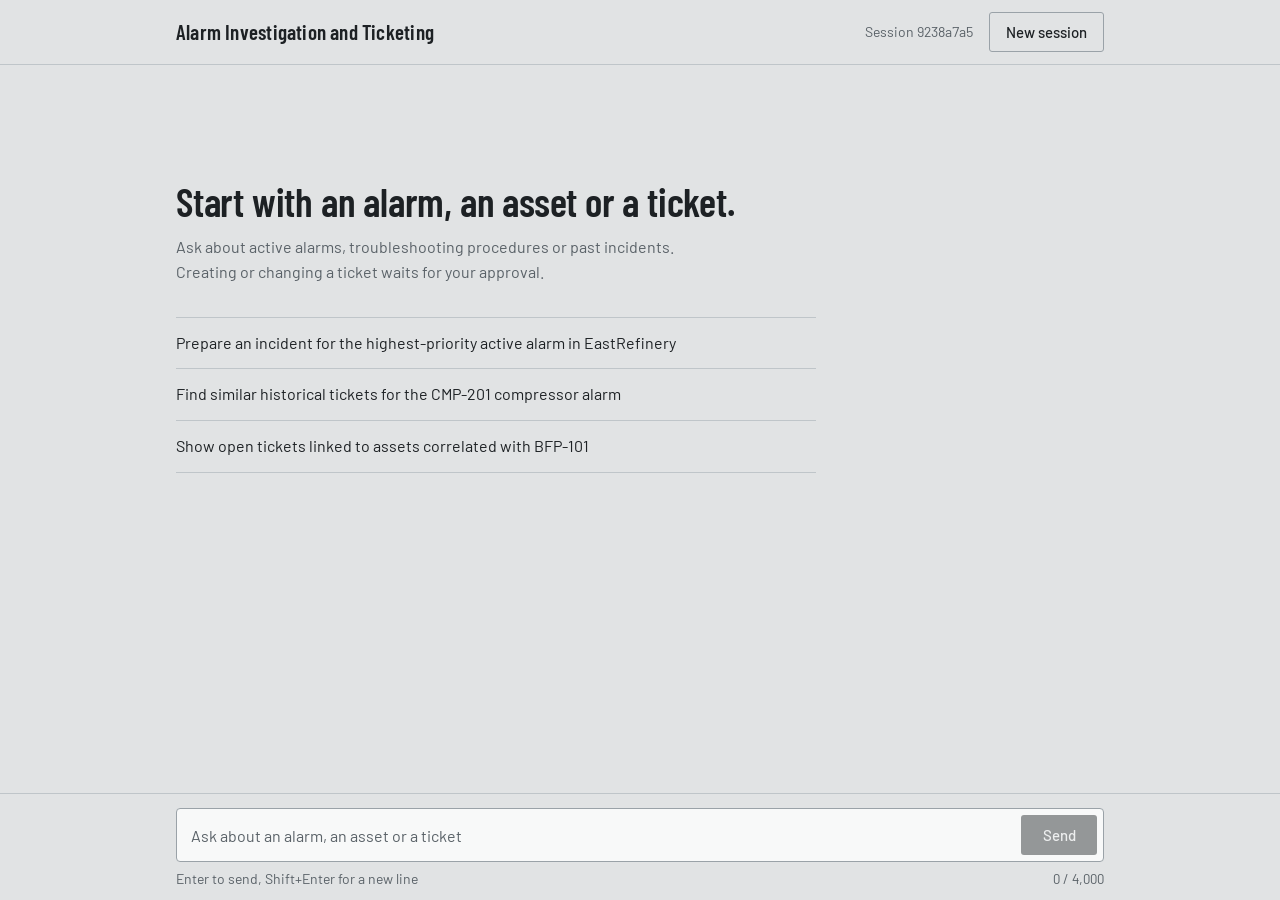
==== apps/frontend/index.html @ 98ea63f6 "Add Alarm Investigation and Ticketing chat frontend A lightweight chat UI (plain HTML/CSS/JS modules" ====
<!doctype html>
<html lang="en">
<head>
  <meta charset="utf-8">
  <meta name="viewport" content="width=device-width, initial-scale=1">
  <meta name="color-scheme" content="light dark">
  <title>Alarm Investigation and Ticketing</title>
  <link rel="icon" href="data:image/svg+xml,%3Csvg xmlns='http://www.w3.org/2000/svg' viewBox='0 0 32 32'%3E%3Crect x='3' y='3' width='26' height='26' rx='2' fill='%23F0B429'/%3E%3Crect x='8' y='13' width='16' height='6' fill='%232B1D00'/%3E%3C/svg%3E">
  <link rel="preconnect" href="https://fonts.googleapis.com">
  <link rel="preconnect" href="https://fonts.gstatic.com" crossorigin>
  <link rel="stylesheet" href="https://fonts.googleapis.com/css2?family=Barlow+Condensed:wght@500;600&family=Barlow:ital,wght@0,400;0,500;0,600;1,400&display=swap">
  <link rel="stylesheet" href="styles.css">
  <script type="module" src="app.js"></script>
</head>
<body>
  <header class="bar">
    <div class="wrap bar-inner">
      <h1 class="title">Alarm Investigation and Ticketing</h1>
      <div class="bar-actions">
        <span class="session" id="session-label"></span>
        <button type="button" class="btn btn-quiet" id="key-button" hidden>API key</button>
        <button type="button" class="btn btn-secondary" id="new-session">New session</button>
      </div>
    </div>
  </header>

  <main class="log" id="log" aria-label="Conversation">
    <div class="wrap log-inner" id="log-inner">
      <section class="empty" id="empty" aria-labelledby="empty-title">
        <h2 class="empty-title" id="empty-title">Start with an alarm, an asset or a ticket.</h2>
        <p class="empty-text">Ask about active alarms, troubleshooting procedures or past incidents. Creating or changing a ticket waits for your approval.</p>
        <ul class="examples">
          <li><button type="button" class="example">Prepare an incident for the highest-priority active alarm in EastRefinery</button></li>
          <li><button type="button" class="example">Find similar historical tickets for the CMP-201 compressor alarm</button></li>
          <li><button type="button" class="example">Show open tickets linked to assets correlated with BFP-101</button></li>
        </ul>
      </section>
    </div>
  </main>

  <form class="composer" id="composer" novalidate>
    <div class="wrap">
      <div class="field">
        <label for="message" class="sr-only">Message</label>
        <textarea id="message" name="message" rows="1" maxlength="4000" autocomplete="off"
          placeholder="Ask about an alarm, an asset or a ticket" aria-describedby="count"></textarea>
        <button type="submit" class="btn btn-primary send" id="send" disabled>Send</button>
      </div>
      <div class="composer-meta">
        <p class="hint" id="hint">Enter to send, Shift+Enter for a new line</p>
        <p class="count" id="count">0 / 4,000</p>
      </div>
    </div>
  </form>

  <dialog class="dialog" id="key-dialog" aria-labelledby="key-title">
    <form id="key-form">
      <h2 class="dialog-title" id="key-title">API key</h2>
      <p class="dialog-text" id="key-text"></p>
      <label class="dialog-label" for="key-input">Key</label>
      <input class="dialog-input" id="key-input" type="password" autocomplete="off" spellcheck="false">
      <div class="dialog-actions">
        <button type="button" class="btn btn-quiet" id="key-cancel">Cancel</button>
        <button type="submit" class="btn btn-primary">Save key</button>
      </div>
    </form>
  </dialog>

  <p class="sr-only" id="announcer" aria-live="polite"></p>
</body>
</html>
---- apps/frontend/styles.css ----
/* Alarm Investigation and Ticketing
 *
 * Follows the high-performance HMI convention (ISA-101): the screen stays
 * greyscale and colour is reserved for states that need the operator. The
 * only saturated element is the approval request, drawn as an annunciator
 * tile. Errors use alarm red.
 */

:root {
  --canvas: #e1e3e4;
  --panel: #eef0f0;
  --control: #f8f9f9;
  --ink: #1d2124;
  --ink-hover: #353b40;
  --ink-2: #5a6268;
  --rule: #bfc5c9;
  --rule-strong: #9aa2a8;
  --wash: rgb(29 33 36 / 0.06);
  --amber: #f0b429;
  --amber-ink: #2b1d00;
  --amber-edge: #b07f0c;
  --amber-text: #7f5400;
  --red: #b3261e;
  --red-wash: #f5dcd9;
  --backdrop: rgb(20 24 26 / 0.45);

  --font: "Barlow", system-ui, -apple-system, "Segoe UI", Roboto, sans-serif;
  --font-cond: "Barlow Condensed", "Barlow", "Arial Narrow", system-ui, sans-serif;
  --mono: ui-monospace, "SF Mono", Menlo, Consolas, "Liberation Mono", monospace;

  color-scheme: light;
}

@media (prefers-color-scheme: dark) {
  :root {
    --canvas: #25282a;
    --panel: #2e3235;
    --control: #1f2224;
    --ink: #e3e6e8;
    --ink-hover: #c9ced1;
    --ink-2: #9ba3a9;
    --rule: #434a4e;
    --rule-strong: #5f676c;
    --wash: rgb(227 230 232 / 0.07);
    --amber: #e9a93a;
    --amber-ink: #1d1604;
    --amber-edge: #b98524;
    --amber-text: #e9b95e;
    --red: #f2837b;
    --red-wash: #3d2624;
    --backdrop: rgb(0 0 0 / 0.55);
    color-scheme: dark;
  }
}

*,
*::before,
*::after {
  box-sizing: border-box;
}

[hidden] {
  display: none !important;
}

html {
  -webkit-text-size-adjust: 100%;
}

body {
  margin: 0;
  height: 100vh;
  height: 100dvh;
  display: grid;
  grid-template-rows: auto minmax(0, 1fr) auto;
  background: var(--canvas);
  color: var(--ink);
  font: 400 1rem/1.55 var(--font);
  -webkit-font-smoothing: antialiased;
}

button,
input,
textarea {
  font: inherit;
  color: inherit;
}

:focus-visible {
  outline: 2px solid var(--ink);
  outline-offset: 2px;
}

.sr-only {
  position: absolute;
  width: 1px;
  height: 1px;
  margin: -1px;
  overflow: hidden;
  clip: rect(0 0 0 0);
  white-space: nowrap;
}

.wrap {
  width: min(100% - 2rem, 58rem);
  margin-inline: auto;
}

/* Buttons ---------------------------------------------------------------- */

.btn {
  display: inline-flex;
  align-items: center;
  justify-content: center;
  min-height: 2.5rem;
  padding: 0 1rem;
  border: 1px solid transparent;
  border-radius: 3px;
  background: none;
  font-weight: 500;
  font-size: 0.9375rem;
  line-height: 1;
  white-space: nowrap;
  cursor: pointer;
}

.btn:disabled {
  opacity: 0.45;
  cursor: not-allowed;
}

.btn-primary {
  background: var(--ink);
  color: var(--canvas);
}

.btn-primary:not(:disabled):hover {
  background: var(--ink-hover);
}

.btn-secondary {
  border-color: var(--rule-strong);
}

.btn-secondary:not(:disabled):hover,
.btn-quiet:not(:disabled):hover {
  background: var(--wash);
}

.btn-quiet {
  padding-inline: 0.625rem;
  color: var(--ink-2);
}

/* Header ------------------------------------------------------------------ */

.bar {
  border-bottom: 1px solid var(--rule);
}

.bar-inner {
  display: flex;
  align-items: center;
  justify-content: space-between;
  gap: 1rem;
  min-height: 4rem;
  padding-block: 0.75rem;
}

.title {
  margin: 0;
  font: 600 1.3125rem/1.15 var(--font-cond);
  letter-spacing: 0.01em;
}

.bar-actions {
  display: flex;
  align-items: center;
  gap: 0.5rem;
}

.session {
  margin-right: 0.5rem;
  color: var(--ink-2);
  font-size: 0.875rem;
  font-variant-numeric: tabular-nums;
}

/* Conversation ------------------------------------------------------------ */

.log {
  overflow-y: auto;
  overscroll-behavior: contain;
}

.log-inner {
  padding-block: 1.5rem 2.5rem;
}

.empty {
  max-width: 40rem;
  padding-block: 10vh 1rem;
}

.empty-title {
  margin: 0 0 0.75rem;
  font: 600 clamp(1.75rem, 1.2rem + 1.8vw, 2.5rem)/1.1 var(--font-cond);
  letter-spacing: -0.005em;
}

.empty-text {
  max-width: 34rem;
  margin: 0;
  color: var(--ink-2);
}

.examples {
  margin: 2rem 0 0;
  padding: 0;
  list-style: none;
  border-top: 1px solid var(--rule);
}

.example {
  display: block;
  width: 100%;
  padding: 0.8125rem 0;
  border: 0;
  border-bottom: 1px solid var(--rule);
  background: none;
  text-align: left;
  cursor: pointer;
}

.example:hover {
  text-decoration: underline;
  text-underline-offset: 0.2em;
  text-decoration-thickness: 1px;
}

.turn {
  display: grid;
  grid-template-columns: 6.5rem minmax(0, 1fr);
  column-gap: 1.25rem;
  padding-block: 0.875rem;
}

.turn-user:not(:first-of-type) {
  margin-top: 0.875rem;
  padding-top: 1.5rem;
  border-top: 1px solid var(--rule);
}

.turn-gutter {
  display: flex;
  flex-direction: column;
  padding-top: 0.0625rem;
}

.turn-role {
  font: 600 1rem/1.4 var(--font-cond);
  letter-spacing: 0.01em;
}

.turn-time {
  color: var(--ink-2);
  font-size: 0.875rem;
  font-variant-numeric: tabular-nums;
}

.turn-body {
  min-width: 0;
  max-width: 44rem;
}

.turn-body > * {
  margin-block: 0;
}

.turn-body > * + * {
  margin-top: 0.875rem;
}

.turn-body > .tool + .tool {
  margin-top: 0.25rem;
}

.user-text {
  margin: 0;
  font-weight: 500;
  white-space: pre-wrap;
  overflow-wrap: anywhere;
}

.working {
  color: var(--ink-2);
  font-size: 0.875rem;
}

.working::after {
  content: "...";
  display: inline-block;
  width: 0;
  overflow: hidden;
  vertical-align: bottom;
  animation: dots 1.2s steps(4, jump-none) infinite;
}

@keyframes dots {
  to { width: 1.1em; }
}

/* Assistant text (rendered Markdown) -------------------------------------- */

.md {
  overflow-wrap: anywhere;
}

.md > :first-child {
  margin-top: 0;
}

.md > :last-child {
  margin-bottom: 0;
}

.md p,
.md ul,
.md ol,
.md pre,
.md blockquote,
.md .table-wrap {
  margin: 0 0 0.75rem;
}

.md ul,
.md ol {
  padding-left: 1.375rem;
}

.md li + li,
.md li > ul,
.md li > ol {
  margin-top: 0.25rem;
}

.md li > ul,
.md li > ol,
.md li > p {
  margin-bottom: 0;
}

.md h3,
.md h4,
.md h5,
.md h6 {
  margin: 1.25rem 0 0.5rem;
  font-weight: 600;
  line-height: 1.3;
}

.md h3 {
  font-size: 1.125rem;
}

.md h4,
.md h5,
.md h6 {
  font-size: 1rem;
}

.md h5,
.md h6 {
  color: var(--ink-2);
}

.md a {
  color: inherit;
  text-underline-offset: 0.18em;
  text-decoration-thickness: 1px;
}

.md code {
  padding: 0.1em 0.3em;
  border-radius: 3px;
  background: var(--wash);
  font: 0.875em var(--mono);
}

.md pre code {
  padding: 0;
  background: none;
  font-size: inherit;
}

.md blockquote {
  padding-left: 0.875rem;
  border-left: 2px solid var(--rule-strong);
  color: var(--ink-2);
}

.md hr {
  margin: 1.25rem 0;
  border: 0;
  border-top: 1px solid var(--rule);
}

.table-wrap {
  overflow-x: auto;
}

.md table {
  border-collapse: collapse;
  font-size: 0.9375rem;
  font-variant-numeric: tabular-nums;
}

.md th,
.md td {
  padding: 0.375rem 1rem 0.375rem 0;
  border-bottom: 1px solid var(--rule);
  text-align: left;
  vertical-align: top;
}

.md th {
  font-weight: 600;
  border-bottom-color: var(--rule-strong);
}

.md.streaming > p:last-child::after {
  content: "";
  display: inline-block;
  width: 0.45em;
  height: 1em;
  margin-left: 0.15em;
  vertical-align: -0.12em;
  background: var(--ink-2);
  animation: blink 1s steps(2, jump-none) infinite;
}

@keyframes blink {
  50% { opacity: 0; }
}

pre.code,
.tool-body pre {
  margin: 0;
  padding: 0.75rem 0.875rem;
  overflow: auto;
  border: 1px solid var(--rule);
  border-radius: 3px;
  background: var(--panel);
  font: 0.8125rem/1.5 var(--mono);
  white-space: pre;
}

/* Tool trace --------------------------------------------------------------- */

.tool {
  color: var(--ink-2);
  font-size: 0.875rem;
}

.tool summary {
  display: inline-flex;
  align-items: center;
  gap: 0.5rem;
  padding: 0.125rem 0.25rem 0.125rem 0;
  border-radius: 2px;
  list-style: none;
  cursor: pointer;
}

.tool summary::-webkit-details-marker {
  display: none;
}

.tool summary:hover .tool-name {
  text-decoration: underline;
  text-underline-offset: 0.2em;
}

.tool summary::after {
  content: "";
  width: 0.375rem;
  height: 0.375rem;
  margin-left: 0.125rem;
  border-right: 1.5px solid currentColor;
  border-bottom: 1.5px solid currentColor;
  transform: translateY(-0.1rem) rotate(45deg);
  transition: transform 0.15s ease;
}

.tool[open] summary::after {
  transform: translateY(0.1rem) rotate(-135deg);
}

.tool-mark {
  flex: none;
  width: 0.625rem;
  height: 0.625rem;
  border: 1.5px solid currentColor;
  border-radius: 50%;
}

.tool[data-status="done"] .tool-mark {
  background: currentColor;
}

.tool[data-status="running"] .tool-name {
  color: var(--ink);
}

.tool[data-status="running"] .tool-mark {
  border-right-color: transparent;
  animation: spin 0.9s linear infinite;
}

.tool[data-status="incomplete"] .tool-mark,
.tool[data-status="awaiting"] .tool-mark {
  border-style: dashed;
}

.tool[data-status="error"] {
  color: var(--red);
}

.tool[data-status="error"] .tool-mark {
  border-radius: 1px;
  background: currentColor;
}

.tool-flag {
  color: var(--ink-2);
}

.tool[data-status="error"] .tool-flag {
  color: var(--red);
}

@keyframes spin {
  to { transform: rotate(360deg); }
}

.tool-body {
  margin: 0.5rem 0 0.75rem 0.3125rem;
  padding-left: 1rem;
  border-left: 1px solid var(--rule);
}

.tool-body pre {
  max-height: 18rem;
  color: var(--ink);
}

.tool-label {
  margin: 0.625rem 0 0.25rem;
  font-weight: 500;
}

.tool-label:first-child {
  margin-top: 0;
}

/* Notes (errors, stops) ------------------------------------------------------ */

.note {
  color: var(--ink-2);
  font-size: 0.9375rem;
}

.note[data-tone="error"] {
  padding: 0.5rem 0.75rem;
  border-left: 3px solid var(--red);
  background: var(--red-wash);
  color: var(--ink);
}

/* Approval: the annunciator tile ------------------------------------------- */

.approval {
  max-width: 40rem;
  border: 1.5px solid var(--amber-edge);
  border-radius: 2px;
  background: var(--panel);
}

/* Focused from script so screen readers land on it; it is never tabbed to. */
.approval:focus {
  outline: none;
}

.approval-legend {
  margin: 0;
  padding: 0.4375rem 0.875rem;
  background: var(--amber);
  color: var(--amber-ink);
  font: 600 1.125rem/1.3 var(--font-cond);
  letter-spacing: 0.01em;
}

.approval.flash .approval-legend {
  animation: annunciate 0.55s steps(1, end) 4;
}

@keyframes annunciate {
  50% {
    background: var(--panel);
    color: var(--ink);
  }
}

.approval:not([data-status="pending"]) {
  border-color: var(--rule-strong);
}

.approval:not([data-status="pending"]) .approval-legend {
  background: var(--canvas);
  color: var(--ink-2);
}

.approval-note {
  margin: 0;
  padding: 0.75rem 0.875rem 0;
  color: var(--ink-2);
  font-size: 0.875rem;
}

.approval-item {
  padding: 0.875rem;
}

.approval-item + .approval-item {
  border-top: 1px solid var(--rule);
}

.approval-head {
  display: flex;
  align-items: baseline;
  justify-content: space-between;
  gap: 0.75rem;
}

.approval-tool {
  margin: 0;
  font-size: 1rem;
  font-weight: 600;
  line-height: 1.3;
}

.approval-server {
  color: var(--ink-2);
  font-size: 0.875rem;
}

.approval-error {
  margin: 0 0.875rem 0.875rem;
  color: var(--red);
  font-size: 0.9375rem;
}

.fields {
  display: grid;
  grid-template-columns: minmax(6.5rem, max-content) minmax(0, 1fr);
  gap: 0.375rem 1.25rem;
  margin: 0.75rem 0 0;
}

.fields dt {
  padding-top: 0.125rem;
  color: var(--ink-2);
  font-size: 0.875rem;
}

.fields dd {
  margin: 0;
  white-space: pre-wrap;
  overflow-wrap: anywhere;
}

.fields .fields {
  margin-top: 0;
}

.muted {
  color: var(--ink-2);
}

.decision {
  display: flex;
  flex-wrap: wrap;
  align-items: center;
  justify-content: flex-end;
  gap: 0.5rem;
  margin-top: 1rem;
}

.decision-state {
  margin: 0 auto 0 0;
  font-weight: 500;
}

.decision-result {
  margin: 0.875rem 0 0;
  color: var(--ink-2);
  font-size: 0.9375rem;
}

.reject-form {
  margin-top: 1rem;
}

.reject-form label {
  display: block;
  margin-bottom: 0.25rem;
  color: var(--ink-2);
  font-size: 0.875rem;
}

.reason,
.dialog-input {
  display: block;
  width: 100%;
  padding: 0.5rem 0.625rem;
  border: 1px solid var(--rule-strong);
  border-radius: 3px;
  background: var(--control);
  line-height: 1.5;
}

.reason:focus-visible,
.dialog-input:focus-visible {
  outline: none;
  border-color: var(--ink);
  box-shadow: 0 0 0 1px var(--ink);
}

.reason {
  resize: vertical;
}

.reject-form .decision {
  margin-top: 0.5rem;
}

/* Composer ---------------------------------------------------------------- */

.composer {
  padding-block: 0.875rem calc(0.625rem + env(safe-area-inset-bottom));
  border-top: 1px solid var(--rule);
}

.field {
  display: flex;
  align-items: flex-end;
  gap: 0.5rem;
  padding: 0.375rem 0.375rem 0.375rem 0.875rem;
  border: 1px solid var(--rule-strong);
  border-radius: 4px;
  background: var(--control);
}

.field:focus-within {
  border-color: var(--ink);
  box-shadow: 0 0 0 1px var(--ink);
}

.field textarea {
  flex: 1;
  min-width: 0;
  max-height: 12.5rem;
  padding: 0.4375rem 0;
  border: 0;
  background: none;
  line-height: 1.5;
  resize: none;
}

.field textarea:focus-visible {
  outline: none;
}

.field textarea:disabled {
  cursor: not-allowed;
}

.field textarea::placeholder {
  color: var(--ink-2);
  opacity: 1;
}

.send {
  min-width: 4.75rem;
}

.composer-meta {
  display: flex;
  justify-content: space-between;
  gap: 1rem;
  margin-top: 0.375rem;
  color: var(--ink-2);
  font-size: 0.875rem;
}

.composer-meta p {
  margin: 0;
}

.composer-meta .count {
  margin-left: auto;
  font-variant-numeric: tabular-nums;
}

.count[data-level="near"] {
  color: var(--amber-text);
}

.count[data-level="full"] {
  color: var(--red);
}

/* API key dialog ----------------------------------------------------------- */

.dialog {
  width: min(100% - 2rem, 26rem);
  padding: 1.25rem;
  border: 1px solid var(--rule-strong);
  border-radius: 4px;
  background: var(--panel);
  color: var(--ink);
}

.dialog::backdrop {
  background: var(--backdrop);
}

.dialog-title {
  margin: 0 0 0.5rem;
  font: 600 1.3125rem/1.2 var(--font-cond);
}

.dialog-text {
  margin: 0 0 1rem;
  color: var(--ink-2);
}

.dialog-label {
  display: block;
  margin-bottom: 0.25rem;
  font-size: 0.875rem;
  font-weight: 500;
}

.dialog-actions {
  display: flex;
  justify-content: flex-end;
  gap: 0.5rem;
  margin-top: 1.25rem;
}

/* Small screens --------------------------------------------------------- */

@media (max-width: 40rem) {
  .title {
    font-size: 1.125rem;
  }

  .session,
  .hint {
    display: none;
  }

  .turn {
    grid-template-columns: minmax(0, 1fr);
    row-gap: 0.375rem;
  }

  .turn-gutter {
    flex-direction: row;
    align-items: baseline;
    gap: 0.625rem;
  }

  .fields {
    grid-template-columns: minmax(0, 1fr);
    gap: 0;
  }

  .fields dd + dt {
    margin-top: 0.5rem;
  }
}

@media (prefers-reduced-motion: reduce) {
  *,
  *::before,
  *::after {
    animation-duration: 0.01ms !important;
    animation-iteration-count: 1 !important;
    transition-duration: 0.01ms !important;
  }
}
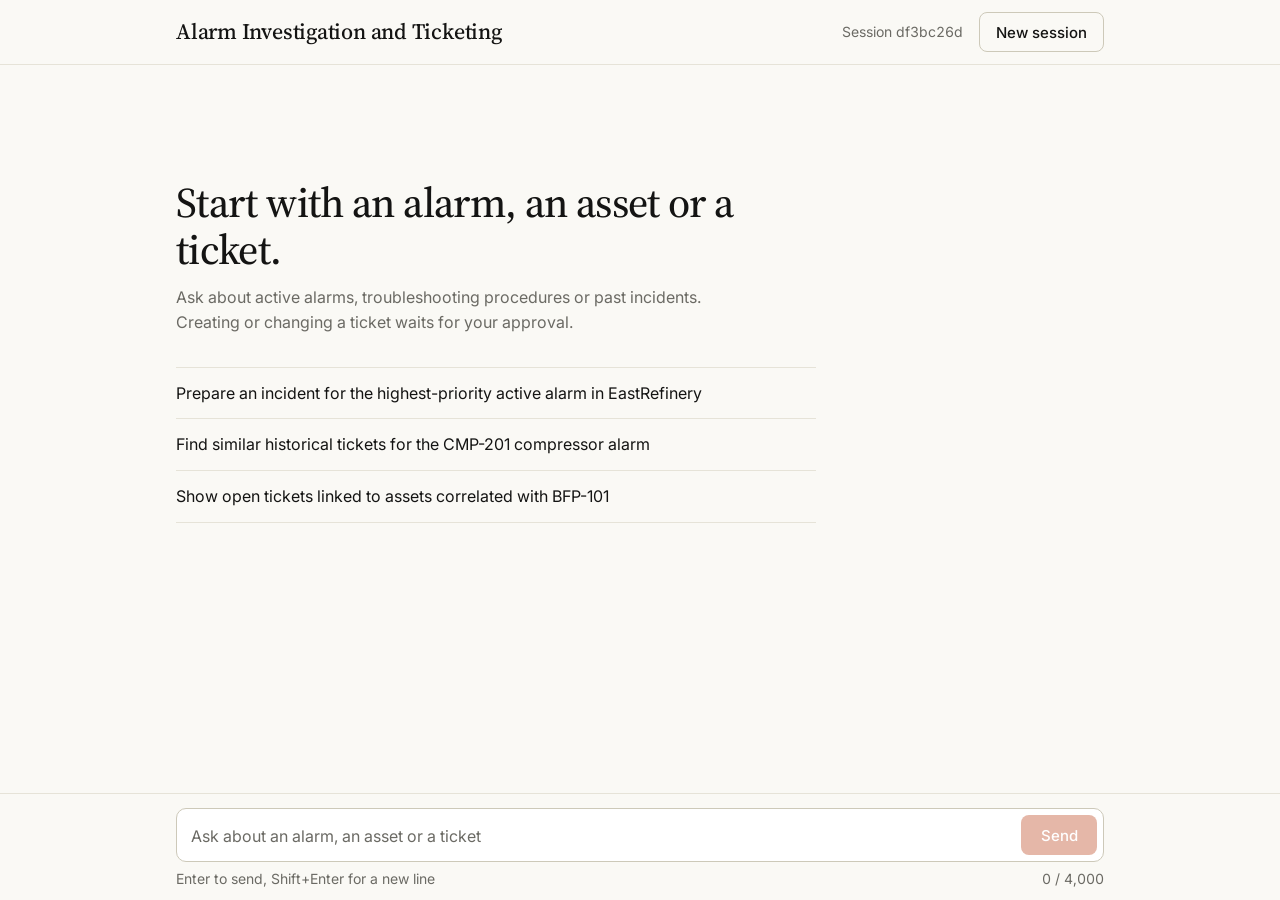
==== commit dc2fb9b0: "feat: add user and assistant avatars, update styles and loading indicator" ====
--- a/apps/frontend/index.html
+++ b/apps/frontend/index.html
@@ -5,10 +5,10 @@
   <meta name="viewport" content="width=device-width, initial-scale=1">
   <meta name="color-scheme" content="light dark">
   <title>Alarm Investigation and Ticketing</title>
-  <link rel="icon" href="data:image/svg+xml,%3Csvg xmlns='http://www.w3.org/2000/svg' viewBox='0 0 32 32'%3E%3Crect x='3' y='3' width='26' height='26' rx='2' fill='%23F0B429'/%3E%3Crect x='8' y='13' width='16' height='6' fill='%232B1D00'/%3E%3C/svg%3E">
+  <link rel="icon" href="data:image/svg+xml,%3Csvg xmlns='http://www.w3.org/2000/svg' viewBox='0 0 32 32'%3E%3Crect x='3' y='3' width='26' height='26' rx='2' fill='%23D97757'/%3E%3Crect x='8' y='13' width='16' height='6' fill='%23FAF9F5'/%3E%3C/svg%3E">
   <link rel="preconnect" href="https://fonts.googleapis.com">
   <link rel="preconnect" href="https://fonts.gstatic.com" crossorigin>
-  <link rel="stylesheet" href="https://fonts.googleapis.com/css2?family=Barlow+Condensed:wght@500;600&family=Barlow:ital,wght@0,400;0,500;0,600;1,400&display=swap">
+  <link rel="stylesheet" href="https://fonts.googleapis.com/css2?family=Inter:wght@400;500;600&family=Source+Serif+4:opsz,wght@8..60,400;8..60,500;8..60,600&display=swap">
   <link rel="stylesheet" href="styles.css">
   <script type="module" src="app.js"></script>
 </head>
--- a/apps/frontend/styles.css
+++ b/apps/frontend/styles.css
@@ -1,31 +1,33 @@
 /* Alarm Investigation and Ticketing
  *
- * Follows the high-performance HMI convention (ISA-101): the screen stays
- * greyscale and colour is reserved for states that need the operator. The
- * only saturated element is the approval request, drawn as an annunciator
- * tile. Errors use alarm red.
+ * Warm, paper-like palette in the style of Claude: cream canvas, near-black
+ * ink and a terracotta accent. Status colour is reserved for tool results
+ * (green = succeeded, red = failed) and the approval request.
  */
 
 :root {
-  --canvas: #e1e3e4;
-  --panel: #eef0f0;
-  --control: #f8f9f9;
-  --ink: #1d2124;
-  --ink-hover: #353b40;
-  --ink-2: #5a6268;
-  --rule: #bfc5c9;
-  --rule-strong: #9aa2a8;
-  --wash: rgb(29 33 36 / 0.06);
-  --amber: #f0b429;
-  --amber-ink: #2b1d00;
-  --amber-edge: #b07f0c;
-  --amber-text: #7f5400;
+  --canvas: #faf9f5;
+  --panel: #f0eee6;
+  --control: #ffffff;
+  --ink: #141413;
+  --ink-hover: #3d3d3a;
+  --ink-2: #6b6a64;
+  --rule: #e6e3d8;
+  --rule-strong: #cdc9b9;
+  --wash: rgb(20 20 19 / 0.06);
+  --accent: #d97757;
+  --accent-strong: #c6613f;
+  --amber: #d97757;
+  --amber-ink: #141413;
+  --amber-edge: #c6613f;
+  --amber-text: #a8492a;
+  --green: #2f8f5b;
   --red: #b3261e;
-  --red-wash: #f5dcd9;
-  --backdrop: rgb(20 24 26 / 0.45);
-
-  --font: "Barlow", system-ui, -apple-system, "Segoe UI", Roboto, sans-serif;
-  --font-cond: "Barlow Condensed", "Barlow", "Arial Narrow", system-ui, sans-serif;
+  --red-wash: #f7e1dc;
+  --backdrop: rgb(20 20 19 / 0.4);
+
+  --font: "Inter", system-ui, -apple-system, "Segoe UI", Roboto, sans-serif;
+  --font-cond: "Source Serif 4", "Iowan Old Style", Georgia, "Times New Roman", serif;
   --mono: ui-monospace, "SF Mono", Menlo, Consolas, "Liberation Mono", monospace;
 
   color-scheme: light;
@@ -33,19 +35,19 @@
 
 @media (prefers-color-scheme: dark) {
   :root {
-    --canvas: #25282a;
-    --panel: #2e3235;
-    --control: #1f2224;
-    --ink: #e3e6e8;
-    --ink-hover: #c9ced1;
-    --ink-2: #9ba3a9;
-    --rule: #434a4e;
-    --rule-strong: #5f676c;
-    --wash: rgb(227 230 232 / 0.07);
-    --amber: #e9a93a;
-    --amber-ink: #1d1604;
-    --amber-edge: #b98524;
-    --amber-text: #e9b95e;
+    --canvas: #262624;
+    --panel: #30302e;
+    --control: #1f1e1d;
+    --ink: #faf9f5;
+    --ink-hover: #e3e1d6;
+    --ink-2: #b0aea5;
+    --rule: #3d3c38;
+    --rule-strong: #57554e;
+    --wash: rgb(250 249 245 / 0.07);
+    --accent: #d97757;
+    --accent-strong: #e58b6c;
+    --amber-text: #eb9a7d;
+    --green: #5cc98a;
     --red: #f2837b;
     --red-wash: #3d2624;
     --backdrop: rgb(0 0 0 / 0.55);
@@ -87,7 +89,7 @@
 }
 
 :focus-visible {
-  outline: 2px solid var(--ink);
+  outline: 2px solid var(--accent);
   outline-offset: 2px;
 }
 
@@ -115,7 +117,7 @@
   min-height: 2.5rem;
   padding: 0 1rem;
   border: 1px solid transparent;
-  border-radius: 3px;
+  border-radius: 8px;
   background: none;
   font-weight: 500;
   font-size: 0.9375rem;
@@ -130,12 +132,12 @@
 }
 
 .btn-primary {
-  background: var(--ink);
-  color: var(--canvas);
+  background: var(--accent-strong);
+  color: #fff;
 }
 
 .btn-primary:not(:disabled):hover {
-  background: var(--ink-hover);
+  background: var(--accent);
 }
 
 .btn-secondary {
@@ -169,8 +171,8 @@
 
 .title {
   margin: 0;
-  font: 600 1.3125rem/1.15 var(--font-cond);
-  letter-spacing: 0.01em;
+  font: 500 1.375rem/1.15 var(--font-cond);
+  letter-spacing: -0.01em;
 }
 
 .bar-actions {
@@ -204,8 +206,8 @@
 
 .empty-title {
   margin: 0 0 0.75rem;
-  font: 600 clamp(1.75rem, 1.2rem + 1.8vw, 2.5rem)/1.1 var(--font-cond);
-  letter-spacing: -0.005em;
+  font: 500 clamp(1.875rem, 1.3rem + 1.9vw, 2.625rem)/1.12 var(--font-cond);
+  letter-spacing: -0.015em;
 }
 
 .empty-text {
@@ -257,9 +259,33 @@
   padding-top: 0.0625rem;
 }
 
+.avatar {
+  display: grid;
+  place-items: center;
+  width: 2rem;
+  height: 2rem;
+  margin-bottom: 0.375rem;
+  border-radius: 50%;
+}
+
+.avatar svg {
+  width: 1.125rem;
+  height: 1.125rem;
+}
+
+.avatar-user {
+  background: var(--panel);
+  border: 1px solid var(--rule-strong);
+  color: var(--ink-2);
+}
+
+.avatar-assistant {
+  background: var(--accent);
+  color: #fff;
+}
+
 .turn-role {
-  font: 600 1rem/1.4 var(--font-cond);
-  letter-spacing: 0.01em;
+  font: 600 0.9375rem/1.4 var(--font);
 }
 
 .turn-time {
@@ -293,21 +319,21 @@
 }
 
 .working {
-  color: var(--ink-2);
-  font-size: 0.875rem;
-}
-
-.working::after {
-  content: "...";
-  display: inline-block;
-  width: 0;
-  overflow: hidden;
-  vertical-align: bottom;
-  animation: dots 1.2s steps(4, jump-none) infinite;
-}
-
-@keyframes dots {
-  to { width: 1.1em; }
+  display: flex;
+  align-items: center;
+  gap: 0.5rem;
+  color: var(--ink-2);
+  font-size: 0.9375rem;
+}
+
+.working[hidden] {
+  display: none;
+}
+
+.working img {
+  flex: none;
+  width: 2.25rem;
+  height: 2.25rem;
 }
 
 /* Assistant text (rendered Markdown) -------------------------------------- */
@@ -382,7 +408,7 @@
 
 .md code {
   padding: 0.1em 0.3em;
-  border-radius: 3px;
+  border-radius: 8px;
   background: var(--wash);
   font: 0.875em var(--mono);
 }
@@ -449,7 +475,7 @@
   padding: 0.75rem 0.875rem;
   overflow: auto;
   border: 1px solid var(--rule);
-  border-radius: 3px;
+  border-radius: 8px;
   background: var(--panel);
   font: 0.8125rem/1.5 var(--mono);
   white-space: pre;
@@ -467,7 +493,7 @@
   align-items: center;
   gap: 0.5rem;
   padding: 0.125rem 0.25rem 0.125rem 0;
-  border-radius: 2px;
+  border-radius: 12px;
   list-style: none;
   cursor: pointer;
 }
@@ -505,7 +531,8 @@
 }
 
 .tool[data-status="done"] .tool-mark {
-  background: currentColor;
+  border-color: var(--green);
+  background: var(--green);
 }
 
 .tool[data-status="running"] .tool-name {
@@ -522,13 +549,9 @@
   border-style: dashed;
 }
 
-.tool[data-status="error"] {
-  color: var(--red);
-}
-
 .tool[data-status="error"] .tool-mark {
-  border-radius: 1px;
-  background: currentColor;
+  border-color: var(--red);
+  background: var(--red);
 }
 
 .tool-flag {
@@ -582,7 +605,7 @@
 .approval {
   max-width: 40rem;
   border: 1.5px solid var(--amber-edge);
-  border-radius: 2px;
+  border-radius: 12px;
   background: var(--panel);
 }
 
@@ -596,8 +619,7 @@
   padding: 0.4375rem 0.875rem;
   background: var(--amber);
   color: var(--amber-ink);
-  font: 600 1.125rem/1.3 var(--font-cond);
-  letter-spacing: 0.01em;
+  font: 500 1.125rem/1.3 var(--font-cond);
 }
 
 .approval.flash .approval-legend {
@@ -724,7 +746,7 @@
   width: 100%;
   padding: 0.5rem 0.625rem;
   border: 1px solid var(--rule-strong);
-  border-radius: 3px;
+  border-radius: 8px;
   background: var(--control);
   line-height: 1.5;
 }
@@ -732,8 +754,8 @@
 .reason:focus-visible,
 .dialog-input:focus-visible {
   outline: none;
-  border-color: var(--ink);
-  box-shadow: 0 0 0 1px var(--ink);
+  border-color: var(--accent);
+  box-shadow: 0 0 0 1px var(--accent);
 }
 
 .reason {
@@ -757,13 +779,13 @@
   gap: 0.5rem;
   padding: 0.375rem 0.375rem 0.375rem 0.875rem;
   border: 1px solid var(--rule-strong);
-  border-radius: 4px;
+  border-radius: 10px;
   background: var(--control);
 }
 
 .field:focus-within {
-  border-color: var(--ink);
-  box-shadow: 0 0 0 1px var(--ink);
+  border-color: var(--accent);
+  box-shadow: 0 0 0 1px var(--accent);
 }
 
 .field textarea {
@@ -826,7 +848,7 @@
   width: min(100% - 2rem, 26rem);
   padding: 1.25rem;
   border: 1px solid var(--rule-strong);
-  border-radius: 4px;
+  border-radius: 10px;
   background: var(--panel);
   color: var(--ink);
 }
@@ -837,7 +859,7 @@
 
 .dialog-title {
   margin: 0 0 0.5rem;
-  font: 600 1.3125rem/1.2 var(--font-cond);
+  font: 500 1.375rem/1.2 var(--font-cond);
 }
 
 .dialog-text {
@@ -878,7 +900,7 @@
 
   .turn-gutter {
     flex-direction: row;
-    align-items: baseline;
+    align-items: center;
     gap: 0.625rem;
   }
 
